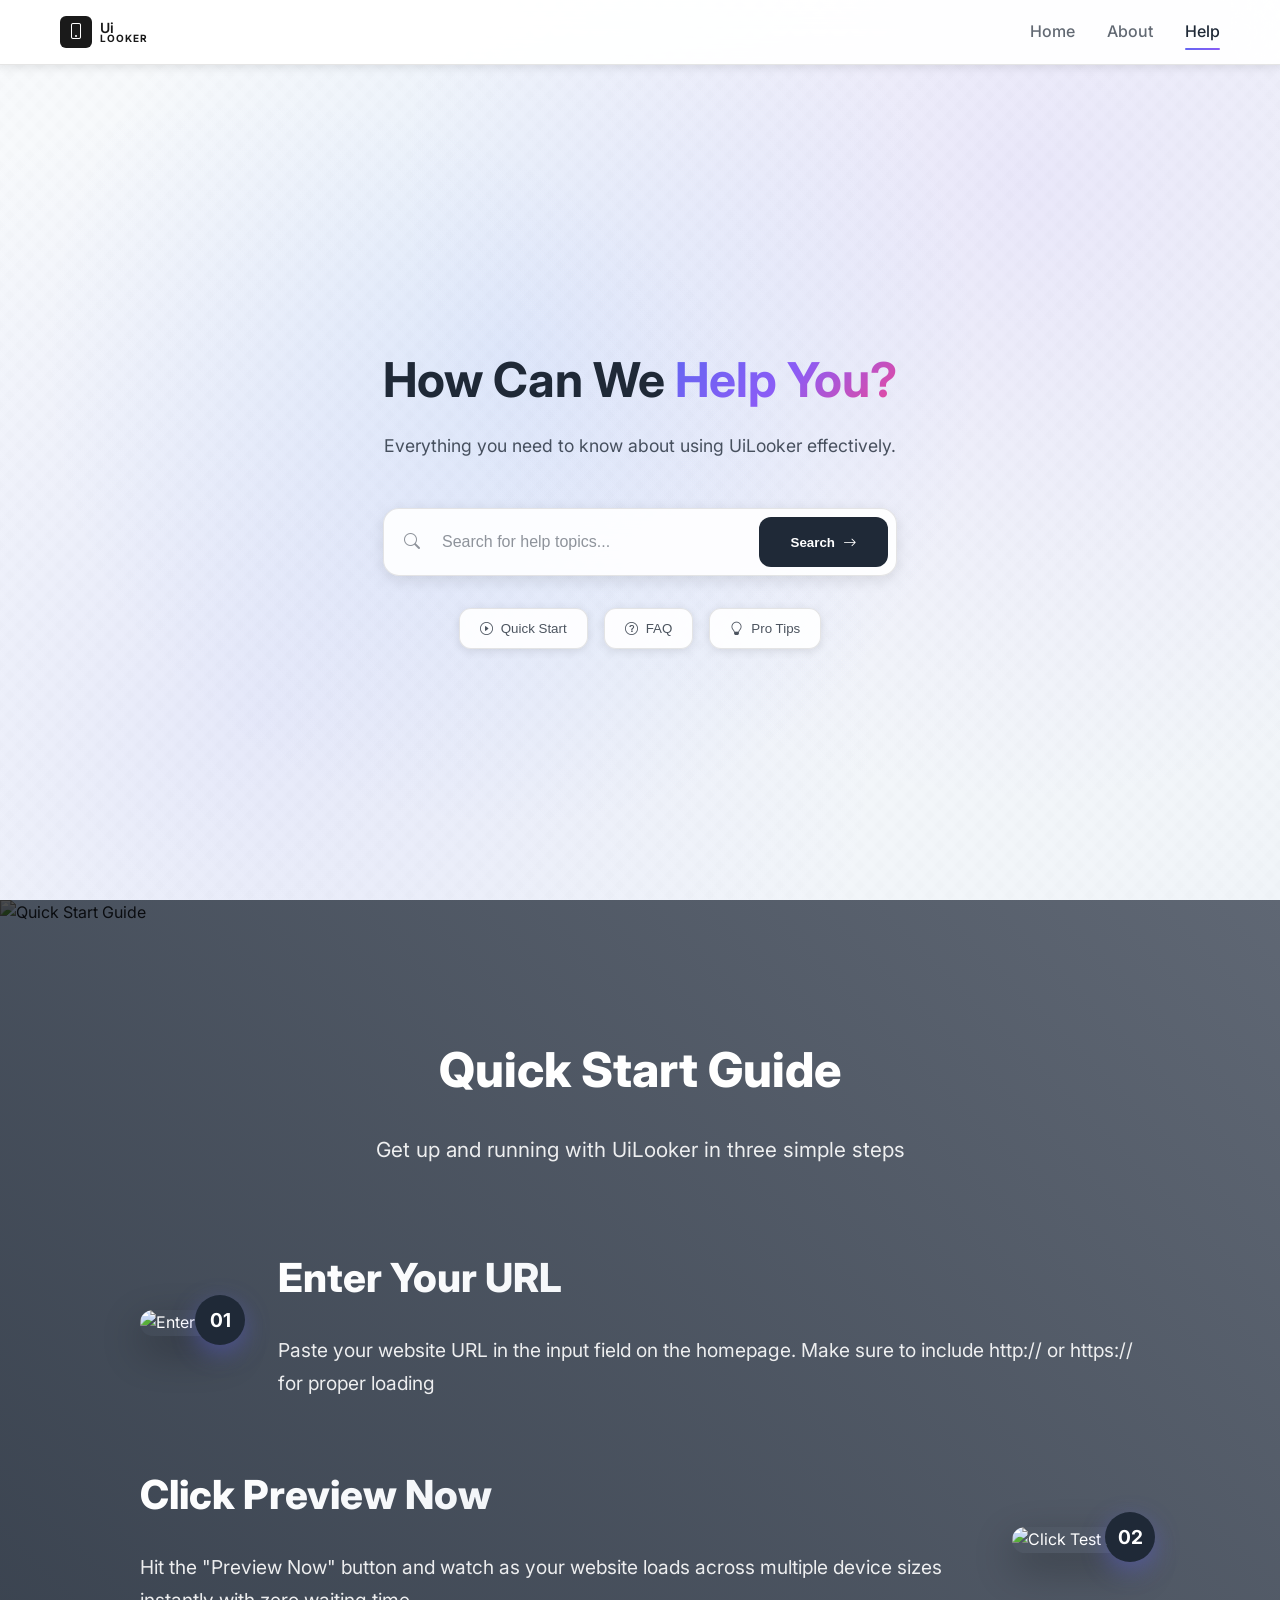
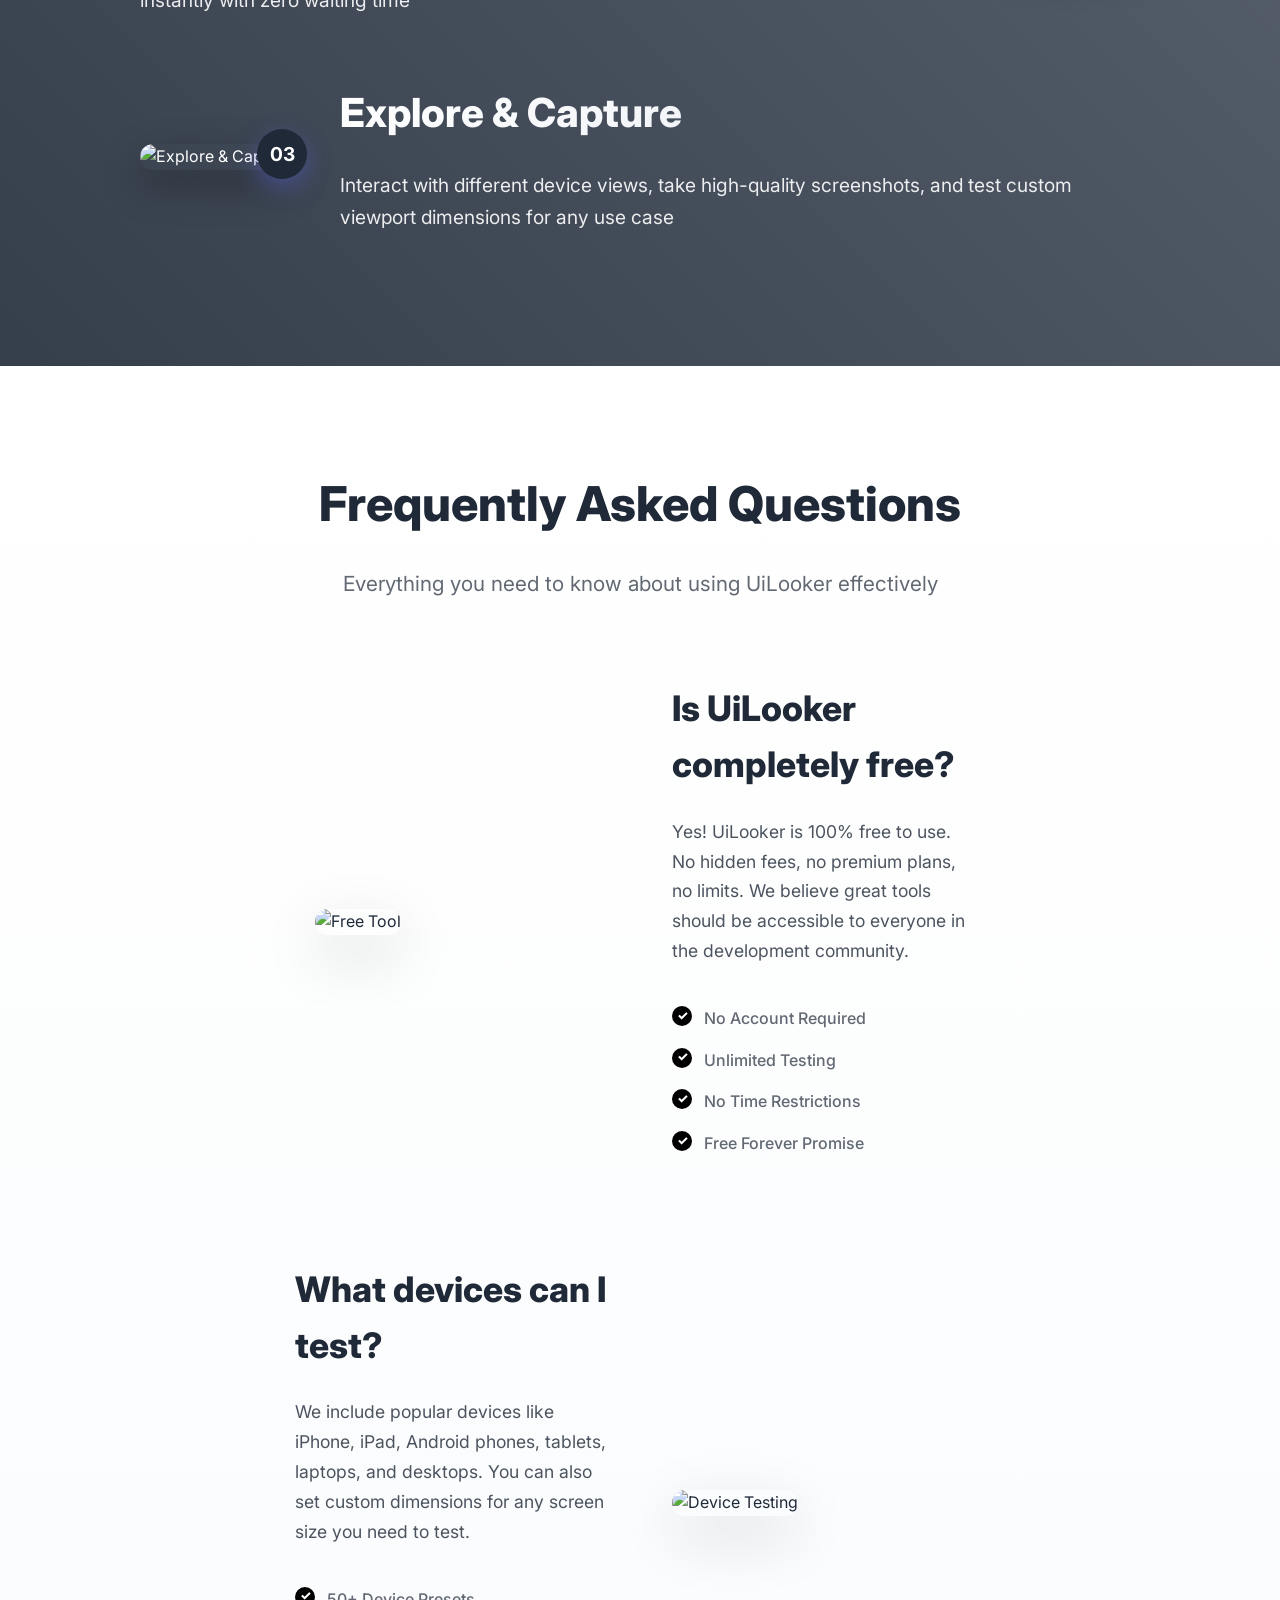
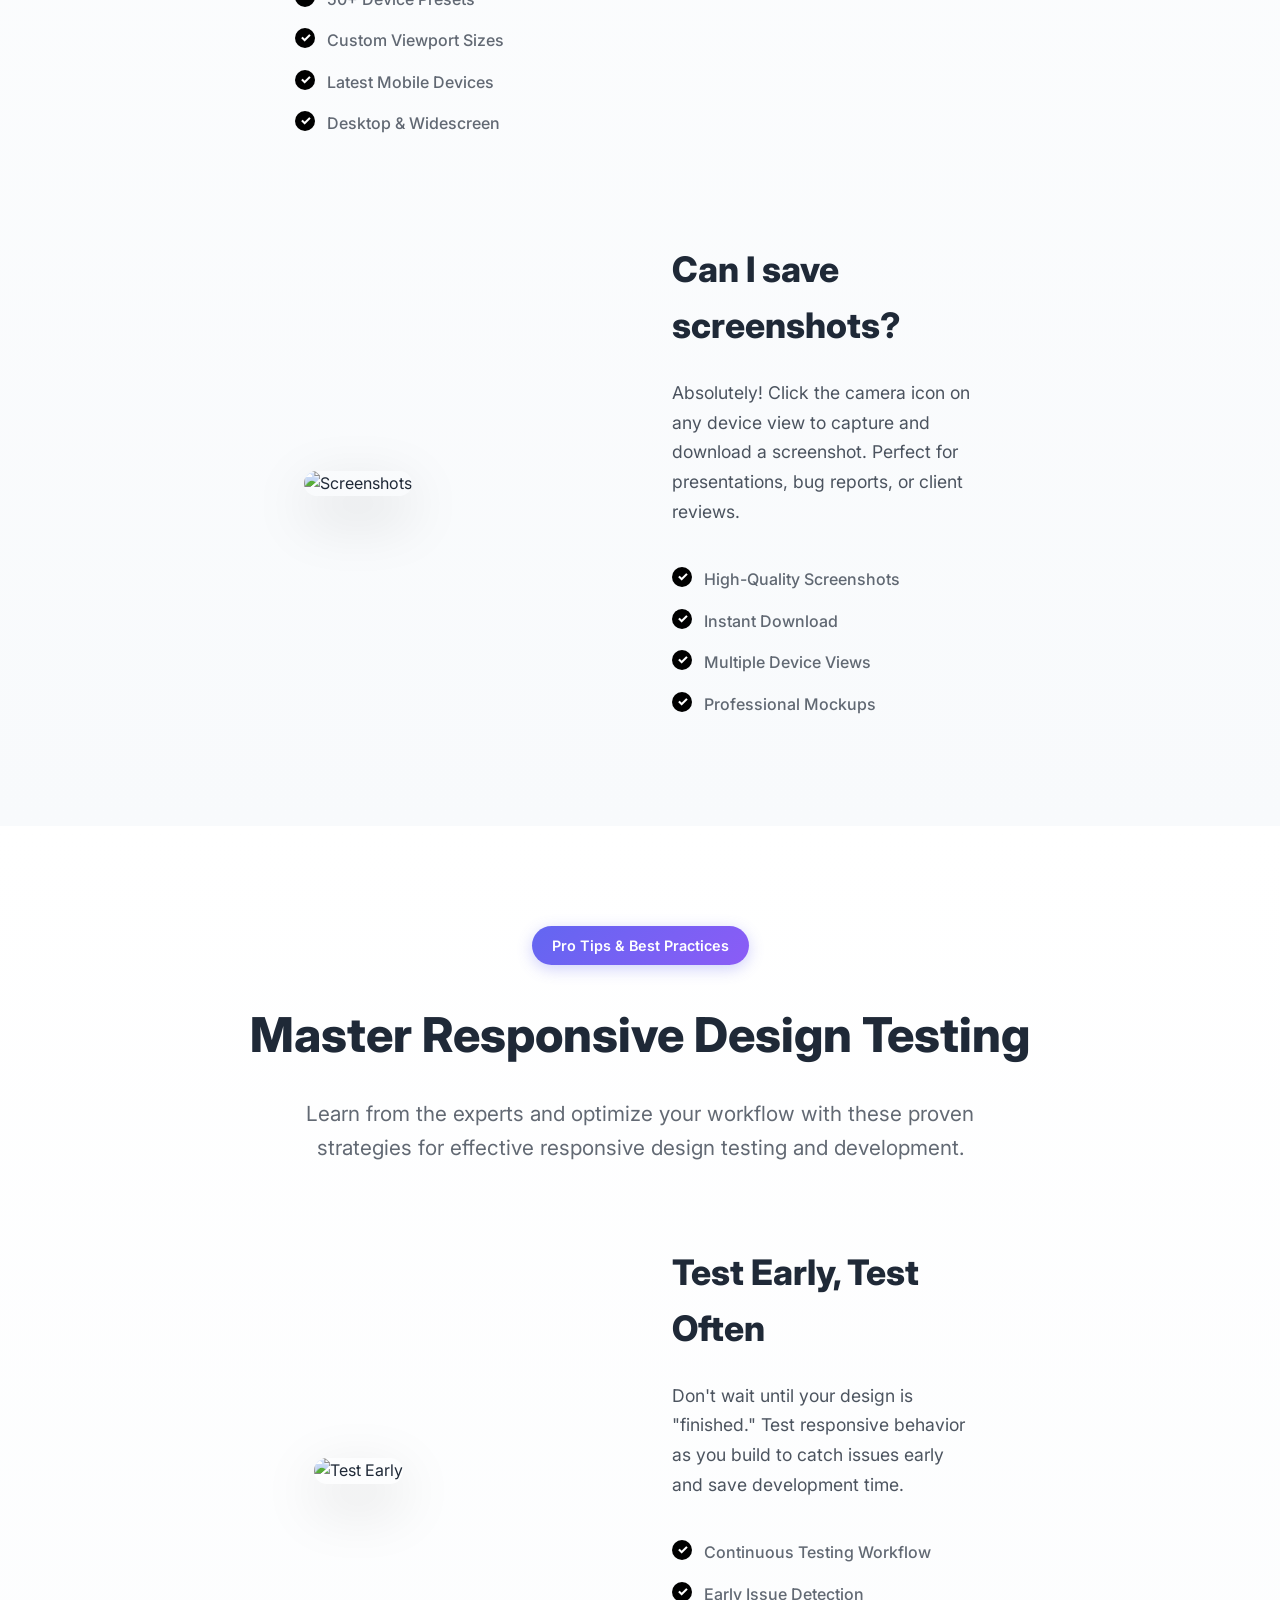
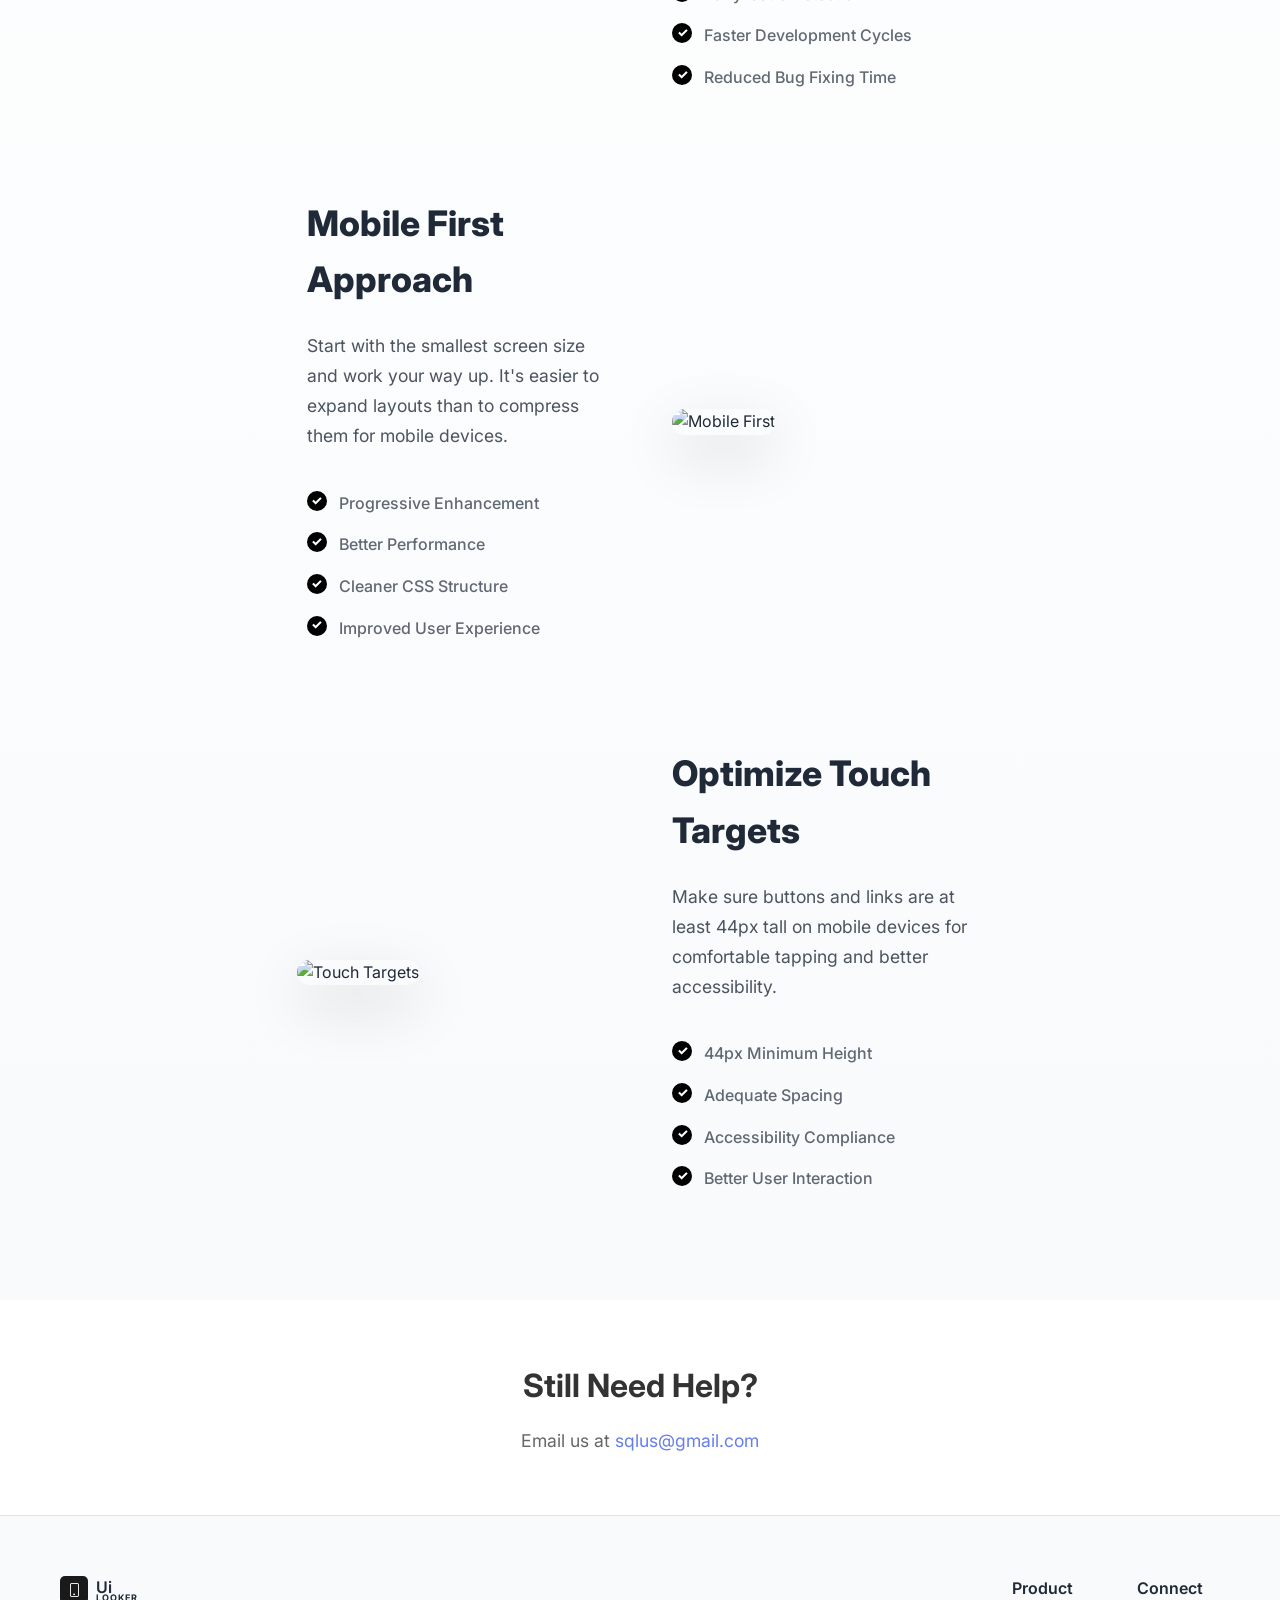
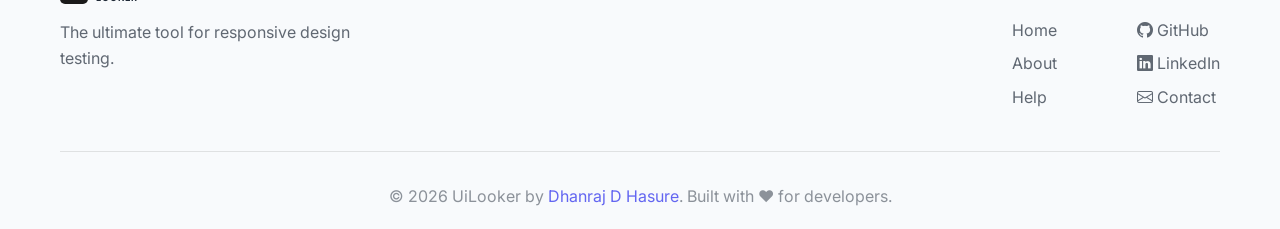
==== help.html @ a858ffc0 "Add files via upload" ====
<!DOCTYPE html>
<html lang="en">
<head>
    <meta charset="UTF-8">
    <meta name="viewport" content="width=device-width, initial-scale=1.0">
    <title>Help & Support - UiLooker | Quick Start Guide & FAQ</title>
    <meta name="description" content="Get help with UiLooker responsive design testing tool. Complete quick start guide, FAQ, and pro tips for testing websites across all devices. Free support available.">
    <meta name="keywords" content="UiLooker help, responsive design testing guide, website testing FAQ, mobile testing help, device testing support, web development tools help">
    <meta name="author" content="Dhanraj D Hasure">
    <meta name="robots" content="index, follow">
    <link rel="canonical" href="https://uilooker.github.io/help.html">
    
    <!-- Favicon -->
    <link rel="icon" type="image/svg+xml" href="favicon.svg">
    <link rel="icon" type="image/png" href="favicon.png">
    <link rel="apple-touch-icon" href="favicon.png">
    
    <!-- Open Graph / Social Media -->
    <meta property="og:type" content="website">
    <meta property="og:site_name" content="UiLooker">
    <meta property="og:title" content="Help & Support - UiLooker">
    <meta property="og:description" content="Complete guide to using UiLooker responsive design testing tool. Quick start guide, FAQ, and pro tips for testing websites across all devices.">
    <meta property="og:image" content="https://uilooker.github.io/logo-social.png">
    <meta property="og:image:alt" content="UiLooker Help & Support">
    <meta property="og:image:width" content="1200">
    <meta property="og:image:height" content="630">
    <meta property="og:url" content="https://uilooker.github.io/help.html">
    <meta property="og:locale" content="en_US">

    <!-- Twitter Card -->
    <meta name="twitter:card" content="summary_large_image">
    <meta name="twitter:site" content="@uilooker">
    <meta name="twitter:creator" content="@dhanrajhasure">
    <meta name="twitter:title" content="Help & Support - UiLooker">
    <meta name="twitter:description" content="Complete guide to using UiLooker responsive design testing tool with FAQ and pro tips.">
    <meta name="twitter:image" content="https://uilooker.github.io/logo-social.png">

    <!-- Additional SEO -->
    <meta name="theme-color" content="#6366f1">
    
    <!-- Schema.org structured data -->
    <script type="application/ld+json">
    {
      "@context": "https://schema.org",
      "@type": "HelpPage",
      "name": "UiLooker Help & Support",
      "description": "Complete guide and FAQ for UiLooker responsive design testing tool",
      "url": "https://uilooker.github.io/help.html"
    }
    </script>
    
    <link rel="stylesheet" href="styles/main.css">
    <link href="https://fonts.googleapis.com/css2?family=Inter:wght@300;400;500;600;700&display=swap" rel="stylesheet">
    <link rel="stylesheet" href="https://cdn.jsdelivr.net/npm/bootstrap-icons@1.11.0/font/bootstrap-icons.css">
</head>
<body>
    <!-- Navigation -->
    <nav class="navbar">
        <div class="nav-container">
            <div class="logo">
                <a href="index.html">
                    <div class="logo-icon">
                        <i class="bi bi-phone"></i>
                    </div>
                    <span class="logo-text">
                        <span class="logo-main">Ui</span>
                        <span class="logo-sub">LOOKER</span>
                    </span>
                </a>
            </div>
            <div class="nav-menu">
                <a href="index.html" class="nav-link">Home</a>
                <a href="about.html" class="nav-link">About</a>
                <a href="help.html" class="nav-link active">Help</a>
            </div>
        </div>
    </nav>

    <!-- Hero Section -->
    <section class="hero">
        <div class="hero-background"></div>
        <div class="container">
            <div class="hero-content">
                <div class="hero-text">
                    <h1 class="hero-title">
                        How Can We <span class="gradient-text">Help You?</span>
                    </h1>
                    <p class="hero-subtitle">
                        Everything you need to know about using UiLooker effectively.
                    </p>

                    <div class="url-input-container">
                        <div class="input-wrapper">
                            <i class="bi bi-search input-icon"></i>
                            <input type="text" id="helpSearch" placeholder="Search for help topics..." class="url-input">
                            <button class="test-btn">
                                <span>Search</span>
                                <i class="bi bi-arrow-right"></i>
                            </button>
                        </div>
                    </div>

                    <div class="quick-actions">
                        <button class="quick-btn" onclick="document.getElementById('quick-start').scrollIntoView()">
                            <i class="bi bi-play-circle"></i>
                            Quick Start
                        </button>
                        <button class="quick-btn" onclick="document.getElementById('faq').scrollIntoView()">
                            <i class="bi bi-question-circle"></i>
                            FAQ
                        </button>
                        <button class="quick-btn" onclick="document.getElementById('tips').scrollIntoView()">
                            <i class="bi bi-lightbulb"></i>
                            Pro Tips
                        </button>
                    </div>
                </div>
            </div>
        </div>
    </section>

    <!-- Developer Workflow Integration -->
    <section class="workflow-section" id="quick-start">
        <div class="workflow-background">
            <img src="https://images.unsplash.com/photo-1555066931-4365d14bab8c?w=1920&h=1080&fit=crop&crop=center"
                alt="Quick Start Guide" class="bg-image" />
            <div class="overlay"></div>
        </div>
        <div class="container">
            <div class="workflow-content">
                <div class="workflow-header">
                    <h2>Quick Start Guide</h2>
                    <p>Get up and running with UiLooker in three simple steps</p>
                </div>
                <div class="workflow-steps">
                    <div class="step-flow">
                        <div class="step-visual">
                            <img src="https://images.unsplash.com/photo-1587620962725-abab7fe55159?w=400&h=300&fit=crop&crop=center"
                                alt="Enter URL" />
                            <div class="step-number">01</div>
                        </div>
                        <div class="step-details">
                            <h3>Enter Your URL</h3>
                            <p>Paste your website URL in the input field on the homepage. Make sure to include http:// or https:// for proper loading</p>
                        </div>
                    </div>
                    <div class="step-flow">
                        <div class="step-visual">
                            <img src="https://images.unsplash.com/photo-1551650975-87deedd944c3?w=400&h=300&fit=crop&crop=center"
                                alt="Click Test Now" />
                            <div class="step-number">02</div>
                        </div>
                        <div class="step-details">
                            <h3>Click Preview Now</h3>
                            <p>Hit the "Preview Now" button and watch as your website loads across multiple device sizes instantly with zero waiting time</p>
                        </div>
                    </div>
                    <div class="step-flow">
                        <div class="step-visual">
                            <img src="https://images.unsplash.com/photo-1516321318423-f06f85e504b3?w=400&h=300&fit=crop&crop=center"
                                alt="Explore & Capture" />
                            <div class="step-number">03</div>
                        </div>
                        <div class="step-details">
                            <h3>Explore & Capture</h3>
                            <p>Interact with different device views, take high-quality screenshots, and test custom viewport dimensions for any use case</p>
                        </div>
                    </div>
                </div>
            </div>
        </div>
    </section>

    <!-- Professional Use Cases -->
    <section class="use-cases" id="faq">
        <div class="container">
            <div class="use-cases-header">
                <h2>Frequently Asked Questions</h2>
                <p>Everything you need to know about using UiLooker effectively</p>
            </div>
            <div class="use-cases-grid">
                <div class="use-case frontend">
                    <div class="use-case-image">
                        <img src="https://images.unsplash.com/photo-1571171637578-41bc2dd41cd2?w=600&h=400&fit=crop&crop=center"
                            alt="Free Tool" />
                    </div>
                    <div class="use-case-content">
                        <h3>Is UiLooker completely free?</h3>
                        <p>Yes! UiLooker is 100% free to use. No hidden fees, no premium plans, no limits. We believe great tools should be accessible to everyone in the development community.</p>
                        <ul class="feature-list">
                            <li>No Account Required</li>
                            <li>Unlimited Testing</li>
                            <li>No Time Restrictions</li>
                            <li>Free Forever Promise</li>
                        </ul>
                    </div>
                </div>
                <div class="use-case design">
                    <div class="use-case-image">
                        <img src="https://images.unsplash.com/photo-1561070791-2526d30994b5?w=600&h=400&fit=crop&crop=center"
                            alt="Device Testing" />
                    </div>
                    <div class="use-case-content">
                        <h3>What devices can I test?</h3>
                        <p>We include popular devices like iPhone, iPad, Android phones, tablets, laptops, and desktops. You can also set custom dimensions for any screen size you need to test.</p>
                        <ul class="feature-list">
                            <li>50+ Device Presets</li>
                            <li>Custom Viewport Sizes</li>
                            <li>Latest Mobile Devices</li>
                            <li>Desktop & Widescreen</li>
                        </ul>
                    </div>
                </div>
                <div class="use-case agency">
                    <div class="use-case-image">
                        <img src="https://images.unsplash.com/photo-1552664730-d307ca884978?w=600&h=400&fit=crop&crop=center"
                            alt="Screenshots" />
                    </div>
                    <div class="use-case-content">
                        <h3>Can I save screenshots?</h3>
                        <p>Absolutely! Click the camera icon on any device view to capture and download a screenshot. Perfect for presentations, bug reports, or client reviews.</p>
                        <ul class="feature-list">
                            <li>High-Quality Screenshots</li>
                            <li>Instant Download</li>
                            <li>Multiple Device Views</li>
                            <li>Professional Mockups</li>
                        </ul>
                    </div>
                </div>
            </div>
        </div>
    </section>

    <!-- Revolutionary Features Showcase -->
    <section class="features-showcase" id="tips">
        <div class="container">
            <div class="showcase-header">
                <span class="feature-badge">Pro Tips & Best Practices</span>
                <h2>Master Responsive Design Testing</h2>
                <p>Learn from the experts and optimize your workflow with these proven strategies for effective responsive design testing and development.</p>
            </div>
            <div class="showcase-grid">
                <div class="showcase-item">
                    <div class="showcase-image">
                        <img src="https://images.unsplash.com/photo-1551650975-87deedd944c3?w=600&h=400&fit=crop&crop=center"
                            alt="Test Early" />
                    </div>
                    <div class="showcase-content">
                        <h3>Test Early, Test Often</h3>
                        <p>Don't wait until your design is "finished." Test responsive behavior as you build to catch issues early and save development time.</p>
                        <ul class="feature-list">
                            <li>Continuous Testing Workflow</li>
                            <li>Early Issue Detection</li>
                            <li>Faster Development Cycles</li>
                            <li>Reduced Bug Fixing Time</li>
                        </ul>
                    </div>
                </div>
                <div class="showcase-item reverse">
                    <div class="showcase-image">
                        <img src="https://images.unsplash.com/photo-1460925895917-afdab827c52f?w=600&h=400&fit=crop&crop=center"
                            alt="Mobile First" />
                    </div>
                    <div class="showcase-content">
                        <h3>Mobile First Approach</h3>
                        <p>Start with the smallest screen size and work your way up. It's easier to expand layouts than to compress them for mobile devices.</p>
                        <ul class="feature-list">
                            <li>Progressive Enhancement</li>
                            <li>Better Performance</li>
                            <li>Cleaner CSS Structure</li>
                            <li>Improved User Experience</li>
                        </ul>
                    </div>
                </div>
                <div class="showcase-item">
                    <div class="showcase-image">
                        <img src="https://images.unsplash.com/photo-1516321318423-f06f85e504b3?w=600&h=400&fit=crop&crop=center"
                            alt="Touch Targets" />
                    </div>
                    <div class="showcase-content">
                        <h3>Optimize Touch Targets</h3>
                        <p>Make sure buttons and links are at least 44px tall on mobile devices for comfortable tapping and better accessibility.</p>
                        <ul class="feature-list">
                            <li>44px Minimum Height</li>
                            <li>Adequate Spacing</li>
                            <li>Accessibility Compliance</li>
                            <li>Better User Interaction</li>
                        </ul>
                    </div>
                </div>
            </div>
        </div>
    </section>

    <!-- Contact Section -->
    <section class="contact" style="padding: 60px 0; text-align: center; background: white;">
        <div class="container">
            <h2 style="color: #333; font-size: 2rem; margin-bottom: 1rem;">Still Need Help?</h2>
            <p style="color: #666; font-size: 1.1rem;">Email us at <a href="mailto:sqlus@gmail.com" style="color: #667eea; text-decoration: none;">sqlus@gmail.com</a></p>
        </div>
    </section>

    <!-- Footer -->
    <footer class="footer">
        <div class="container">
            <div class="footer-content">
                <div class="footer-brand">
                    <div class="footer-logo">
                        <div class="logo-icon">
                            <i class="bi bi-phone"></i>
                        </div>
                        <span class="logo-text">
                            <span class="logo-main">Ui</span>
                            <span class="logo-sub">LOOKER</span>
                        </span>
                    </div>
                    <p>The ultimate tool for responsive design testing.</p>
                </div>
                <div class="footer-links">
                    <div class="footer-column">
                        <h4>Product</h4>
                        <a href="index.html">Home</a>
                        <a href="about.html">About</a>
                        <a href="help.html">Help</a>
                    </div>
                    <div class="footer-column">
                        <h4>Connect</h4>
                        <a href="https://github.com/dhanrajdhasure7143" target="_blank" rel="noopener noreferrer"><i class="bi bi-github"></i> GitHub</a>
                        <a href="https://linkedin.com/in/dhanraj-d-hasure" target="_blank" rel="noopener noreferrer"><i class="bi bi-linkedin"></i> LinkedIn</a>
                        <a href="mailto:sqlus@gmail.com"><i class="bi bi-envelope"></i> Contact</a>
                    </div>
                </div>
            </div>
            <div class="footer-bottom">
                <p>&copy; 2026 UiLooker by <a href="https://resumeofddh.netlify.app/" target="_blank" rel="noopener noreferrer" style="color: #6366f1; text-decoration: none;">Dhanraj D Hasure</a>. Built with ❤️ for developers.</p>
            </div>
        </div>
    </footer>

    <script src="js/main.js"></script>
    <script src="js/help.js"></script>
</body>
</html>
---- styles/main.css ----
/* Reset and Base Styles */
* {
    margin: 0;
    padding: 0;
    box-sizing: border-box;
}

body {
    font-family: 'Inter', -apple-system, BlinkMacSystemFont, 'Segoe UI', Roboto, sans-serif;
    line-height: 1.6;
    color: #1f2937;
    background: #ffffff;
    overflow-x: hidden;
}

.container {
    max-width: 1200px;
    margin: 0 auto;
    padding: 0 20px;
}

/* Standard Section Spacing */
section {
    position: relative;
}

section .container {
    position: relative;
    z-index: 2;
}

/* Navigation */
.navbar {
    position: fixed;
    top: 0;
    width: 100%;
    background: rgba(255, 255, 255, 0.95);
    backdrop-filter: blur(20px);
    border-bottom: 1px solid rgba(0, 0, 0, 0.1);
    z-index: 1000;
    padding: 1rem 0;
    box-shadow: 0 2px 10px rgba(0, 0, 0, 0.1);
}

.nav-container {
    max-width: 1200px;
    margin: 0 auto;
    padding: 0 20px;
    display: flex;
    justify-content: space-between;
    align-items: center;
}

/* Logo Styles */
.logo {
    display: flex;
    align-items: center;
}

.logo a {
    display: flex;
    align-items: center;
    gap: 8px;
    text-decoration: none;
    color: inherit;
}

.logo-icon {
    width: 32px;
    height: 32px;
    background: #1a1a1a;
    border-radius: 6px;
    display: flex;
    align-items: center;
    justify-content: center;
    color: #ffffff;
    font-size: 16px;
}

.logo-text {
    display: flex;
    flex-direction: column;
    line-height: 1;
}

.logo-main {
    font-size: 14px;
    font-weight: 600;
    color: #1a1a1a;
    letter-spacing: -0.02em;
}

.logo-sub {
    font-size: 10px;
    font-weight: 700;
    color: #1a1a1a;
    letter-spacing: 0.1em;
    margin-top: -2px;
}

.nav-menu {
    display: flex;
    gap: 2rem;
}

.nav-link {
    color: rgba(31, 41, 55, 0.7);
    text-decoration: none;
    font-weight: 500;
    transition: all 0.3s ease;
    position: relative;
}

.nav-link:hover,
.nav-link.active {
    color: #1f2937;
}

.nav-link.active::after {
    content: '';
    position: absolute;
    bottom: -5px;
    left: 0;
    width: 100%;
    height: 2px;
    background: linear-gradient(135deg, #6366f1, #8b5cf6);
    border-radius: 1px;
}

/* Hero Section */
.hero {
    min-height: 100vh;
    display: flex;
    align-items: center;
    position: relative;
    overflow: hidden;
}

.hero-background {
    position: absolute;
    top: 0;
    left: 0;
    width: 100%;
    height: 100%;
    background: 
        radial-gradient(circle at 20% 80%, rgba(99, 102, 241, 0.1) 0%, transparent 50%),
        radial-gradient(circle at 80% 20%, rgba(139, 92, 246, 0.1) 0%, transparent 50%),
        radial-gradient(circle at 40% 40%, rgba(59, 130, 246, 0.1) 0%, transparent 50%),
        linear-gradient(135deg, #f8fafc 0%, #f1f5f9 100%);
    z-index: -1;
}

.hero-background::before {
    content: '';
    position: absolute;
    top: 0;
    left: 0;
    width: 100%;
    height: 100%;
    background-image: 
        linear-gradient(45deg, transparent 25%, rgba(0,0,0,0.02) 25%, rgba(0,0,0,0.02) 50%, transparent 50%, transparent 75%, rgba(0,0,0,0.02) 75%),
        linear-gradient(-45deg, transparent 25%, rgba(0,0,0,0.02) 25%, rgba(0,0,0,0.02) 50%, transparent 50%, transparent 75%, rgba(0,0,0,0.02) 75%);
    background-size: 20px 20px;
    opacity: 0.3;
}

.hero-content {
    width: 100%;
    text-align: center;
    padding-top: 100px;
}

.hero-title {
    font-size: clamp(2.2rem, 5vw, 3rem);
    font-weight: 700;
    margin-bottom: 1.5rem;
    line-height: 1.2;
}

.gradient-text {
    background: linear-gradient(135deg, #6366f1, #8b5cf6, #ec4899);
    -webkit-background-clip: text;
    -webkit-text-fill-color: transparent;
    background-clip: text;
}

.hero-subtitle {
    font-size: 1.10rem;
    color: rgba(31, 41, 55, 0.8);
    margin-bottom: 3rem;
    max-width: 600px;
    margin-left: auto;
    margin-right: auto;
}

/* URL Input */
.url-input-container {
    max-width: 700px;
    margin: 0 auto 2rem;
}

.input-wrapper {
    position: relative;
    display: flex;
    background: rgba(255, 255, 255, 0.9);
    border: 1px solid rgba(0, 0, 0, 0.1);
    border-radius: 16px;
    padding: 8px;
    backdrop-filter: blur(20px);
    transition: all 0.3s ease;
    box-shadow: 0 4px 15px rgba(0, 0, 0, 0.1);
}

.input-wrapper:focus-within {
    border-color: #6366f1;
    box-shadow: 0 0 0 4px rgba(99, 102, 241, 0.1);
}

.input-icon {
    position: absolute;
    left: 20px;
    top: 50%;
    transform: translateY(-50%);
    color: rgba(31, 41, 55, 0.5);
    z-index: 2;
}

.url-input {
    flex: 1;
    background: transparent;
    border: none;
    padding: 16px 20px 16px 50px;
    color: #1f2937;
    font-size: 1rem;
    border-radius: 12px;
    outline: none;
}

.url-input::placeholder {
    color: rgba(31, 41, 55, 0.5);
}

.test-btn {
    background: #1f2937;
    border: none;
    padding: 16px 32px;
    border-radius: 12px;
    color: #ffffff;
    font-weight: 600;
    cursor: pointer;
    display: flex;
    align-items: center;
    gap: 8px;
    transition: all 0.3s ease;
    white-space: nowrap;
}

.test-btn:hover {
    transform: translateY(-2px);
    box-shadow: 0 10px 25px rgba(31, 41, 55, 0.3);
    background: #374151;
}

/* Quick Actions */
.quick-actions {
    display: flex;
    justify-content: center;
    gap: 1rem;
    flex-wrap: wrap;
}

.quick-btn {
    background: rgba(255, 255, 255, 0.9);
    border: 1px solid rgba(0, 0, 0, 0.1);
    padding: 12px 20px;
    border-radius: 12px;
    color: rgba(31, 41, 55, 0.8);
    cursor: pointer;
    display: flex;
    align-items: center;
    gap: 8px;
    transition: all 0.3s ease;
    backdrop-filter: blur(20px);
    box-shadow: 0 2px 10px rgba(0, 0, 0, 0.1);
}

.quick-btn:hover {
    background: rgba(255, 255, 255, 1);
    color: #1f2937;
    transform: translateY(-2px);
    box-shadow: 0 4px 15px rgba(0, 0, 0, 0.15);
}

/* Revolutionary Features Showcase */
.features-showcase {
    padding: 100px 0;
    background: linear-gradient(180deg, #ffffff 0%, #f8fafc 100%);
}

.showcase-header {
    text-align: center;
    margin-bottom: 5rem;
}

.feature-badge {
    display: inline-block;
    background: linear-gradient(135deg, #6366f1, #8b5cf6);
    color: #ffffff;
    padding: 8px 20px;
    border-radius: 50px;
    font-size: 0.9rem;
    font-weight: 600;
    margin-bottom: 2rem;
    box-shadow: 0 4px 15px rgba(99, 102, 241, 0.3);
}

.showcase-header h2 {
    font-size: 3rem;
    font-weight: 800;
    margin-bottom: 1.5rem;
    color: #1f2937;
}

.showcase-header p {
    font-size: 1.3rem;
    color: rgba(31, 41, 55, 0.7);
    max-width: 700px;
    margin: 0 auto;
}

.showcase-grid {
    display: flex;
    flex-direction: column;
    gap: 6rem;
}

.showcase-item {
    display: flex;
    align-items: center;
    gap: 4rem;
    max-width: 1200px;
    margin: 0 auto;
}

.showcase-item.reverse {
    flex-direction: row-reverse;
}

.showcase-image {
    flex: 1;
    max-width: 500px;
}

.showcase-image img {
    width: 100%;
    height: 350px;
    object-fit: cover;
    border-radius: 24px;
    box-shadow: 0 20px 60px rgba(0, 0, 0, 0.15);
    transition: all 0.5s ease;
}

.showcase-image img:hover {
    transform: translateY(-10px) scale(1.05);
    box-shadow: 0 30px 80px rgba(0, 0, 0, 0.25);
}

.showcase-content {
    flex: 1;
    max-width: 500px;
}

.showcase-content h3 {
    font-size: 2.2rem;
    font-weight: 800;
    margin-bottom: 1.5rem;
    color: #1f2937;
}

.showcase-content p {
    font-size: 1.1rem;
    line-height: 1.7;
    color: rgba(31, 41, 55, 0.8);
    margin-bottom: 2rem;
}

/* Immersive Device Gallery */
.device-gallery {
    padding: 100px 0;
    background: linear-gradient(180deg, #f8fafc 0%, #ffffff 50%, #f1f5f9 100%);
}

.gallery-header {
    text-align: center;
    margin-bottom: 5rem;
}

.gallery-header h2 {
    font-size: 3rem;
    font-weight: 800;
    margin-bottom: 1.5rem;
    color: #1f2937;
}

.gallery-header p {
    font-size: 1.3rem;
    color: rgba(31, 41, 55, 0.7);
    max-width: 600px;
    margin: 0 auto;
}

.device-grid {
    display: grid;
    grid-template-columns: 1fr 1fr;
    grid-template-rows: 1fr 1fr;
    gap: 2rem;
    height: 80vh;
    max-height: 800px;
}

.device-showcase {
    position: relative;
    border-radius: 24px;
    overflow: hidden;
    box-shadow: 0 20px 60px rgba(0, 0, 0, 0.15);
    transition: all 0.5s ease;
}

.device-showcase:hover {
    transform: translateY(-10px) scale(1.02);
    box-shadow: 0 30px 80px rgba(0, 0, 0, 0.25);
}

.device-showcase.mobile {
    grid-row: span 1;
}

.device-showcase.desktop {
    grid-row: span 2;
}

.device-showcase.tablet {
    grid-row: span 1;
}

.device-showcase img {
    width: 100%;
    height: 100%;
    object-fit: cover;
    transition: all 0.5s ease;
}

.device-showcase:hover img {
    transform: scale(1.1);
}

.device-info {
    position: absolute;
    bottom: 0;
    left: 0;
    right: 0;
    background: linear-gradient(transparent, rgba(0, 0, 0, 0.8));
    color: white;
    padding: 3rem 2rem 2rem;
    transform: translateY(0);
    opacity: 1;
    transition: all 0.5s ease;
}

.device-showcase:hover .device-info {
    background: linear-gradient(transparent, rgba(0, 0, 0, 0.9));
}

.device-info h3 {
    font-size: 1.5rem;
    font-weight: 700;
    margin-bottom: 0.5rem;
}

.device-info p {
    font-size: 1rem;
    opacity: 0.9;
    line-height: 1.6;
}

/* Developer Workflow Integration */
.workflow-section {
    min-height: 100vh;
    position: relative;
    display: flex;
    align-items: center;
    overflow: hidden;
    padding: 100px 0;
}

.workflow-background {
    position: absolute;
    top: 0;
    left: 0;
    width: 100%;
    height: 100%;
    z-index: -2;
}

.workflow-background .bg-image {
    width: 100%;
    height: 100%;
    object-fit: cover;
    filter: brightness(0.3) saturate(0.8);
}

.workflow-background .overlay {
    position: absolute;
    top: 0;
    left: 0;
    width: 100%;
    height: 100%;
    background: linear-gradient(45deg, rgba(31, 41, 55, 0.9), rgba(55, 65, 81, 0.8));
    z-index: -1;
}

.workflow-content {
    position: relative;
    z-index: 2;
    width: 100%;
    padding: 2rem;
}

.workflow-header {
    text-align: center;
    margin-bottom: 5rem;
}

.workflow-header h2 {
    font-size: 3rem;
    font-weight: 800;
    margin-bottom: 1.5rem;
    color: #ffffff;
}

.workflow-header p {
    font-size: 1.3rem;
    color: rgba(255, 255, 255, 0.9);
    max-width: 600px;
    margin: 0 auto;
}

.workflow-steps {
    display: flex;
    flex-direction: column;
    gap: 4rem;
    max-width: 1000px;
    margin: 0 auto;
}

.step-flow {
    display: flex;
    align-items: center;
    gap: 3rem;
    color: white;
}

.step-flow:nth-child(even) {
    flex-direction: row-reverse;
}

.step-visual {
    position: relative;
    flex-shrink: 0;
}

.step-visual img {
    width: 300px;
    height: 200px;
    object-fit: cover;
    border-radius: 16px;
    box-shadow: 0 15px 40px rgba(0, 0, 0, 0.3);
}

.step-number {
    position: absolute;
    top: -15px;
    right: -15px;
    width: 60px;
    height: 60px;
    background: linear-gradient(135deg, #6366f1, #8b5cf6);
    border-radius: 50%;
    display: flex;
    align-items: center;
    justify-content: center;
    font-size: 1.5rem;
    font-weight: 800;
    color: white;
    box-shadow: 0 8px 25px rgba(99, 102, 241, 0.4);
}

.step-details {
    flex: 1;
}

.step-details h3 {
    font-size: 2.5rem;
    font-weight: 800;
    margin-bottom: 1.5rem;
    background: linear-gradient(135deg, #ffffff, #e2e8f0);
    -webkit-background-clip: text;
    -webkit-text-fill-color: transparent;
    background-clip: text;
}

.step-details p {
    font-size: 1.2rem;
    line-height: 1.7;
    opacity: 0.9;
    color: #ffffff;
}

/* Professional Use Cases */
.use-cases {
    padding: 100px 0;
    background: linear-gradient(180deg, #ffffff 0%, #f8fafc 100%);
}

.use-cases-header {
    text-align: center;
    margin-bottom: 5rem;
}

.use-cases-header h2 {
    font-size: 3rem;
    font-weight: 800;
    margin-bottom: 1.5rem;
    color: #1f2937;
}

.use-cases-header p {
    font-size: 1.3rem;
    color: rgba(31, 41, 55, 0.7);
    max-width: 700px;
    margin: 0 auto;
}

.use-cases-grid {
    display: flex;
    flex-direction: column;
    gap: 6rem;
}

.use-case {
    display: flex;
    align-items: center;
    gap: 4rem;
    max-width: 1200px;
    margin: 0 auto;
}

.use-case:nth-child(even) {
    flex-direction: row-reverse;
}

.use-case-image {
    flex: 1;
    max-width: 500px;
}

.use-case-image img {
    width: 100%;
    height: 350px;
    object-fit: cover;
    border-radius: 24px;
    box-shadow: 0 20px 60px rgba(0, 0, 0, 0.15);
    transition: all 0.5s ease;
}

.use-case-image img:hover {
    transform: translateY(-10px) scale(1.05);
    box-shadow: 0 30px 80px rgba(0, 0, 0, 0.25);
}

.use-case-content {
    flex: 1;
    max-width: 500px;
}

.use-case-content h3 {
    font-size: 2.2rem;
    font-weight: 800;
    margin-bottom: 1.5rem;
    color: #1f2937;
}

.use-case-content p {
    font-size: 1.1rem;
    line-height: 1.7;
    color: rgba(31, 41, 55, 0.8);
    margin-bottom: 2rem;
}

.feature-list {
    list-style: none;
    padding: 0;
}

.feature-list li {
    position: relative;
    padding: 0.5rem 0 0.5rem 2rem;
    font-size: 1rem;
    color: rgba(31, 41, 55, 0.7);
    font-weight: 500;
}

.feature-list li::before {
    content: '✓';
    position: absolute;
    left: 0;
    top: 0.5rem;
    width: 20px;
    height: 20px;
    background: linear-gradient(135deg, #000000, #000000);
    border-radius: 50%;
    display: flex;
    align-items: center;
    justify-content: center;
    font-size: 0.8rem;
    font-weight: 800;
    color: white;
}

.section-title {
    text-align: center;
    font-size: 2.5rem;
    font-weight: 700;
    margin-bottom: 4rem;
    color: #1f2937;
    position: relative;
    z-index: 2;
}

/* Footer */
.footer {
    background: #f8fafc;
    border-top: 1px solid rgba(0, 0, 0, 0.1);
    padding: 60px 0 20px;
}

.footer-content {
    display: grid;
    grid-template-columns: 1fr auto;
    gap: 4rem;
    margin-bottom: 2rem;
}

.footer-brand {
    max-width: 300px;
}

.footer-logo {
    display: flex;
    align-items: center;
    gap: 8px;
    margin-bottom: 1rem;
}

.footer-logo .logo-icon {
    width: 28px;
    height: 28px;
    background: #1a1a1a;
    border-radius: 5px;
    display: flex;
    align-items: center;
    justify-content: center;
    color: #ffffff;
    font-size: 14px;
}

.footer-logo .logo-text {
    display: flex;
    flex-direction: column;
    line-height: 1;
}

.footer-logo .logo-main {
    font-size: 16px;
    font-weight: 600;
    color: #1f2937;
    letter-spacing: -0.02em;
}

.footer-logo .logo-sub {
    font-size: 9px;
    font-weight: 700;
    color: #1f2937;
    letter-spacing: 0.1em;
    margin-top: -2px;
}

.footer-brand p {
    color: rgba(31, 41, 55, 0.7);
}

.footer-links {
    display: flex;
    gap: 4rem;
}

.footer-column h4 {
    color: #1f2937;
    font-weight: 600;
    margin-bottom: 1rem;
}

.footer-column a {
    display: block;
    color: rgba(31, 41, 55, 0.7);
    text-decoration: none;
    margin-bottom: 0.5rem;
    transition: color 0.3s ease;
}

.footer-column a:hover {
    color: #6366f1;
}

.footer-bottom {
    text-align: center;
    padding-top: 2rem;
    border-top: 1px solid rgba(0, 0, 0, 0.1);
    color: rgba(31, 41, 55, 0.5);
}

/* About Page Styles */
.about-hero {
    padding: 150px 0 100px;
    position: relative;
    overflow: hidden;
}

.about-background {
    position: absolute;
    top: 0;
    left: 0;
    width: 100%;
    height: 100%;
    background: 
        radial-gradient(circle at 80% 20%, rgba(99, 102, 241, 0.1) 0%, transparent 50%),
        radial-gradient(circle at 20% 80%, rgba(139, 92, 246, 0.1) 0%, transparent 50%),
        linear-gradient(135deg, #f8fafc 0%, #f1f5f9 100%);
    z-index: -1;
}

.about-content {
    text-align: center;
    max-width: 800px;
    margin: 0 auto;
}

.about-title {
    font-size: 3rem;
    font-weight: 700;
    margin-bottom: 1.5rem;
}

.about-subtitle {
    font-size: 1.25rem;
    color: rgba(31, 41, 55, 0.8);
    line-height: 1.6;
}

/* Story Section */
.story {
    padding: 100px 0;
    background: #ffffff;
}

.story-grid {
    display: grid;
    grid-template-columns: 1fr 1fr;
    gap: 4rem;
    align-items: center;
}

.story-text h2 {
    font-size: 2.5rem;
    font-weight: 700;
    margin-bottom: 2rem;
    color: #1f2937;
}

.story-text p {
    color: rgba(31, 41, 55, 0.8);
    margin-bottom: 1.5rem;
    line-height: 1.7;
}

.stats {
    display: flex;
    gap: 2rem;
    margin-top: 3rem;
}

.stat {
    text-align: center;
}

.stat-number {
    font-size: 2rem;
    font-weight: 700;
    color: #6366f1;
    margin-bottom: 0.5rem;
}

.stat-label {
    color: rgba(31, 41, 55, 0.7);
    font-size: 0.9rem;
}

.story-image {
    display: flex;
    justify-content: center;
}

.image-placeholder {
    width: 300px;
    height: 300px;
    background: #1f2937;
    border-radius: 20px;
    display: flex;
    align-items: center;
    justify-content: center;
    font-size: 4rem;
    color: #ffffff;
}

/* Mission Section */
.mission {
    padding: 100px 0;
    position: relative;
    overflow: hidden;
}

.mission-background {
    position: absolute;
    top: 0;
    left: 0;
    width: 100%;
    height: 100%;
    background: 
        radial-gradient(circle at 30% 70%, rgba(99, 102, 241, 0.05) 0%, transparent 50%),
        linear-gradient(180deg, #f8fafc 0%, #ffffff 100%);
    z-index: -1;
}

.mission-content {
    text-align: center;
    max-width: 800px;
    margin: 0 auto;
}

.mission-content h2 {
    font-size: 2.5rem;
    font-weight: 700;
    margin-bottom: 1.5rem;
    color: #1f2937;
}

.mission-content > p {
    font-size: 1.25rem;
    color: rgba(31, 41, 55, 0.8);
    margin-bottom: 4rem;
    line-height: 1.6;
}

.values {
    display: grid;
    grid-template-columns: repeat(auto-fit, minmax(250px, 1fr));
    gap: 2rem;
}

.value {
    text-align: center;
    padding: 2rem;
}

.value-icon {
    width: 60px;
    height: 60px;
    background: #1f2937;
    border-radius: 15px;
    display: flex;
    align-items: center;
    justify-content: center;
    margin: 0 auto 1.5rem;
    font-size: 1.5rem;
    color: #ffffff;
}

.value h3 {
    font-size: 1.25rem;
    font-weight: 600;
    margin-bottom: 1rem;
    color: #1f2937;
}

.value p {
    color: rgba(31, 41, 55, 0.7);
    line-height: 1.6;
}

/* Team Section */
.team {
    padding: 100px 0;
    background: #ffffff;
}

.team-grid {
    display: grid;
    grid-template-columns: repeat(auto-fit, minmax(300px, 1fr));
    gap: 2rem;
}

.team-member {
    background: rgba(255, 255, 255, 0.9);
    border: 1px solid rgba(0, 0, 0, 0.1);
    border-radius: 20px;
    padding: 2rem;
    text-align: center;
    transition: all 0.3s ease;
    box-shadow: 0 4px 15px rgba(0, 0, 0, 0.1);
}

.team-member:hover {
    transform: translateY(-10px);
    border-color: rgba(99, 102, 241, 0.3);
    box-shadow: 0 20px 40px rgba(0, 0, 0, 0.15);
}

.member-avatar {
    font-size: 4rem;
    color: #6366f1;
    margin-bottom: 1rem;
}

.team-member h3 {
    font-size: 1.5rem;
    font-weight: 600;
    margin-bottom: 0.5rem;
    color: #1f2937;
}

.member-role {
    color: #6366f1;
    font-weight: 500;
    margin-bottom: 1rem;
}

.member-bio {
    color: rgba(31, 41, 55, 0.7);
    line-height: 1.6;
    margin-bottom: 1.5rem;
}

.member-social {
    display: flex;
    justify-content: center;
    gap: 1rem;
    margin-top: 1.5rem;
}

.member-social a {
    display: inline-flex;
    align-items: center;
    gap: 0.5rem;
    text-decoration: none;
    color: rgba(31, 41, 55, 0.7);
    font-size: 0.95rem;
    font-weight: 500;
    padding: 0.75rem 1.25rem;
    border: 2px solid rgba(31, 41, 55, 0.1);
    border-radius: 50px;
    transition: all 0.3s ease;
    background: rgba(255, 255, 255, 0.8);
    backdrop-filter: blur(10px);
}

.member-social a:hover {
    transform: translateY(-2px);
    color: #6366f1;
    border-color: #6366f1;
    background: rgba(99, 102, 241, 0.05);
    box-shadow: 0 4px 15px rgba(99, 102, 241, 0.2);
}

.member-social a i {
    font-size: 1.1rem;
}

/* Help Page Styles */
.help-hero {
    padding: 150px 0 100px;
    position: relative;
    overflow: hidden;
}

.help-background {
    position: absolute;
    top: 0;
    left: 0;
    width: 100%;
    height: 100%;
    background: 
        radial-gradient(circle at 60% 40%, rgba(139, 92, 246, 0.1) 0%, transparent 50%),
        radial-gradient(circle at 40% 60%, rgba(99, 102, 241, 0.1) 0%, transparent 50%),
        linear-gradient(135deg, #f8fafc 0%, #f1f5f9 100%);
    z-index: -1;
}

.help-content {
    text-align: center;
    max-width: 800px;
    margin: 0 auto;
}

.help-title {
    font-size: 3rem;
    font-weight: 700;
    margin-bottom: 1.5rem;
}

.help-subtitle {
    font-size: 1.25rem;
    color: rgba(31, 41, 55, 0.8);
    margin-bottom: 3rem;
}

/* Help Search */
.help-search {
    max-width: 500px;
    margin: 0 auto;
}

.search-wrapper {
    position: relative;
    background: rgba(255, 255, 255, 0.9);
    border: 1px solid rgba(0, 0, 0, 0.1);
    border-radius: 16px;
    backdrop-filter: blur(20px);
    box-shadow: 0 4px 15px rgba(0, 0, 0, 0.1);
}

.search-icon {
    position: absolute;
    left: 20px;
    top: 50%;
    transform: translateY(-50%);
    color: rgba(31, 41, 55, 0.5);
}

.search-input {
    width: 100%;
    background: transparent;
    border: none;
    padding: 16px 20px 16px 50px;
    color: #1f2937;
    font-size: 1rem;
    border-radius: 16px;
    outline: none;
}

.search-input::placeholder {
    color: rgba(31, 41, 55, 0.5);
}

/* Quick Start */
.quick-start {
    padding: 100px 0;
    background: #ffffff;
}

.steps {
    display: grid;
    grid-template-columns: repeat(auto-fit, minmax(300px, 1fr));
    gap: 2rem;
    max-width: 1000px;
    margin: 0 auto;
}

.step {
    display: flex;
    gap: 1.5rem;
    align-items: flex-start;
}

.step-number {
    width: 50px;
    height: 50px;
    background: #1f2937;
    border-radius: 50%;
    display: flex;
    align-items: center;
    justify-content: center;
    font-weight: 700;
    font-size: 1.2rem;
    color: #ffffff;
    flex-shrink: 0;
}

.step-content h3 {
    font-size: 1.25rem;
    font-weight: 600;
    margin-bottom: 0.5rem;
    color: #1f2937;
}

.step-content p {
    color: rgba(31, 41, 55, 0.7);
    line-height: 1.6;
}

/* FAQ */
.faq {
    padding: 100px 0;
}

.faq-list {
    max-width: 800px;
    margin: 0 auto;
}

.faq-item {
    background: rgba(255, 255, 255, 0.9);
    border: 1px solid rgba(0, 0, 0, 0.1);
    border-radius: 16px;
    margin-bottom: 1rem;
    overflow: hidden;
    transition: all 0.3s ease;
    box-shadow: 0 2px 10px rgba(0, 0, 0, 0.1);
}

.faq-item:hover {
    border-color: rgba(99, 102, 241, 0.3);
}

.faq-question {
    padding: 1.5rem;
    cursor: pointer;
    display: flex;
    justify-content: space-between;
    align-items: center;
    transition: all 0.3s ease;
}

.faq-question:hover {
    background: rgba(0, 0, 0, 0.05);
}

.faq-question h3 {
    font-size: 1.1rem;
    font-weight: 600;
    color: #1f2937;
}

.faq-question i {
    color: #6366f1;
    transition: transform 0.3s ease;
}

.faq-item.active .faq-question i {
    transform: rotate(180deg);
}

.faq-answer {
    padding: 0 1.5rem;
    max-height: 0;
    overflow: hidden;
    transition: all 0.3s ease;
}

.faq-item.active .faq-answer {
    padding: 0 1.5rem 1.5rem;
    max-height: 200px;
}

.faq-answer p {
    color: rgba(31, 41, 55, 0.8);
    line-height: 1.6;
}

/* Tips Section */
.tips {
    padding: 100px 0;
    position: relative;
    overflow: hidden;
}

.tips-background {
    position: absolute;
    top: 0;
    left: 0;
    width: 100%;
    height: 100%;
    background: 
        radial-gradient(circle at 20% 80%, rgba(99, 102, 241, 0.05) 0%, transparent 50%),
        linear-gradient(180deg, #f8fafc 0%, #ffffff 100%);
    z-index: -1;
}

.tips-grid {
    display: grid;
    grid-template-columns: repeat(auto-fit, minmax(280px, 1fr));
    gap: 2rem;
}

.tip-card {
    background: rgba(255, 255, 255, 0.9);
    border: 1px solid rgba(0, 0, 0, 0.1);
    border-radius: 20px;
    padding: 2rem;
    text-align: center;
    transition: all 0.3s ease;
    box-shadow: 0 4px 15px rgba(0, 0, 0, 0.1);
}

.tip-card:hover {
    transform: translateY(-10px);
    border-color: rgba(99, 102, 241, 0.3);
    box-shadow: 0 20px 40px rgba(0, 0, 0, 0.15);
}

.tip-icon {
    width: 60px;
    height: 60px;
    background: #1f2937;
    border-radius: 15px;
    display: flex;
    align-items: center;
    justify-content: center;
    margin: 0 auto 1.5rem;
    font-size: 1.5rem;
    color: #ffffff;
}

.tip-card h3 {
    font-size: 1.25rem;
    font-weight: 600;
    margin-bottom: 1rem;
    color: #1f2937;
}

.tip-card p {
    color: rgba(31, 41, 55, 0.7);
    line-height: 1.6;
}

/* Contact Section */
.contact {
    padding: 100px 0;
    background: #ffffff;
}

.contact-content {
    text-align: center;
    max-width: 600px;
    margin: 0 auto;
}

.contact-content h2 {
    font-size: 2.5rem;
    font-weight: 700;
    margin-bottom: 1rem;
    color: #1f2937;
}

.contact-content p {
    font-size: 1.25rem;
    color: rgba(31, 41, 55, 0.8);
    margin-bottom: 3rem;
}

.contact-options {
    display: flex;
    justify-content: center;
    gap: 1rem;
    flex-wrap: wrap;
}

.contact-btn {
    background: rgba(255, 255, 255, 0.9);
    border: 1px solid rgba(0, 0, 0, 0.1);
    padding: 16px 24px;
    border-radius: 12px;
    color: #1f2937;
    text-decoration: none;
    display: flex;
    align-items: center;
    gap: 8px;
    transition: all 0.3s ease;
    backdrop-filter: blur(20px);
    box-shadow: 0 2px 10px rgba(0, 0, 0, 0.1);
}

.contact-btn:hover {
    background: rgba(255, 255, 255, 1);
    border-color: #6366f1;
    transform: translateY(-2px);
    box-shadow: 0 4px 15px rgba(0, 0, 0, 0.15);
}

/* Responsive Design */
@media (max-width: 768px) {
    .nav-menu {
        gap: 1rem;
    }
    
    .hero-title {
        font-size: 2.5rem;
    }
    
    .hero-subtitle {
        font-size: 1.1rem;
    }
    
    .input-wrapper {
        flex-direction: column;
        gap: 10px;
    }
    
    .test-btn {
        width: 100%;
        justify-content: center;
    }
    
    .quick-actions {
        flex-direction: column;
        align-items: center;
    }
    
    /* Revolutionary Design Mobile Styles */
    .showcase-item {
        flex-direction: column !important;
        text-align: center;
        gap: 2rem;
    }
    
    .showcase-image {
        max-width: 100%;
    }
    
    .showcase-image img {
        height: 250px;
    }
    
    .showcase-content h3 {
        font-size: 1.8rem;
    }
    
    .showcase-content p {
        font-size: 1rem;
    }
    
    .showcase-content h2 {
        font-size: 2.5rem;
    }
    
    .showcase-content p {
        font-size: 1.1rem;
    }
    
    .feature-stats {
        flex-direction: column;
        gap: 1.5rem;
    }
    
    .device-grid {
        grid-template-columns: 1fr;
        grid-template-rows: repeat(3, 300px);
        height: auto;
        gap: 1.5rem;
    }
    
    .device-showcase {
        grid-row: span 1 !important;
    }
    
    .device-info {
        position: static;
        background: rgba(0, 0, 0, 0.8);
        transform: none;
        opacity: 1;
        padding: 1.5rem;
    }
    
    .workflow-steps {
        gap: 3rem;
    }
    
    .step-flow {
        flex-direction: column !important;
        text-align: center;
        gap: 2rem;
    }
    
    .step-visual img {
        width: 100%;
        max-width: 300px;
        height: 200px;
    }
    
    .step-details h3 {
        font-size: 2rem;
    }
    
    .step-details p {
        font-size: 1.1rem;
    }
    
    .use-case {
        flex-direction: column !important;
        text-align: center;
        gap: 2rem;
    }
    
    .use-case-image {
        max-width: 100%;
    }
    
    .use-case-image img {
        height: 250px;
    }
    
    .use-case-content h3 {
        font-size: 1.8rem;
    }
    
    .use-case-content p {
        font-size: 1rem;
    }
    
    .story-grid {
        grid-template-columns: 1fr;
        gap: 2rem;
    }
    
    .stats {
        justify-content: center;
        flex-wrap: wrap;
    }
    
    .footer-content {
        grid-template-columns: 1fr;
        gap: 2rem;
    }
    
    .footer-links {
        gap: 2rem;
    }
    
    .steps {
        grid-template-columns: 1fr;
    }
    
    .steps-grid {
        grid-template-columns: 1fr;
        gap: 2rem;
    }
    
    .step-item {
        padding: 1.5rem;
    }
    
    .step-number {
        width: 50px;
        height: 50px;
        font-size: 1.2rem;
    }
    
    .step-item h3 {
        font-size: 1.3rem;
    }
    
    .step-item p {
        font-size: 1rem;
    }
    
    .benefits-grid {
        grid-template-columns: 1fr;
        gap: 2rem;
    }
    
    .benefit-item {
        padding: 2rem;
    }
    
    .benefit-icon {
        width: 60px;
        height: 60px;
        font-size: 1.5rem;
    }
    
    .benefit-item h3 {
        font-size: 1.2rem;
    }
    
    .contact-options {
        flex-direction: column;
        align-items: center;
    }
}
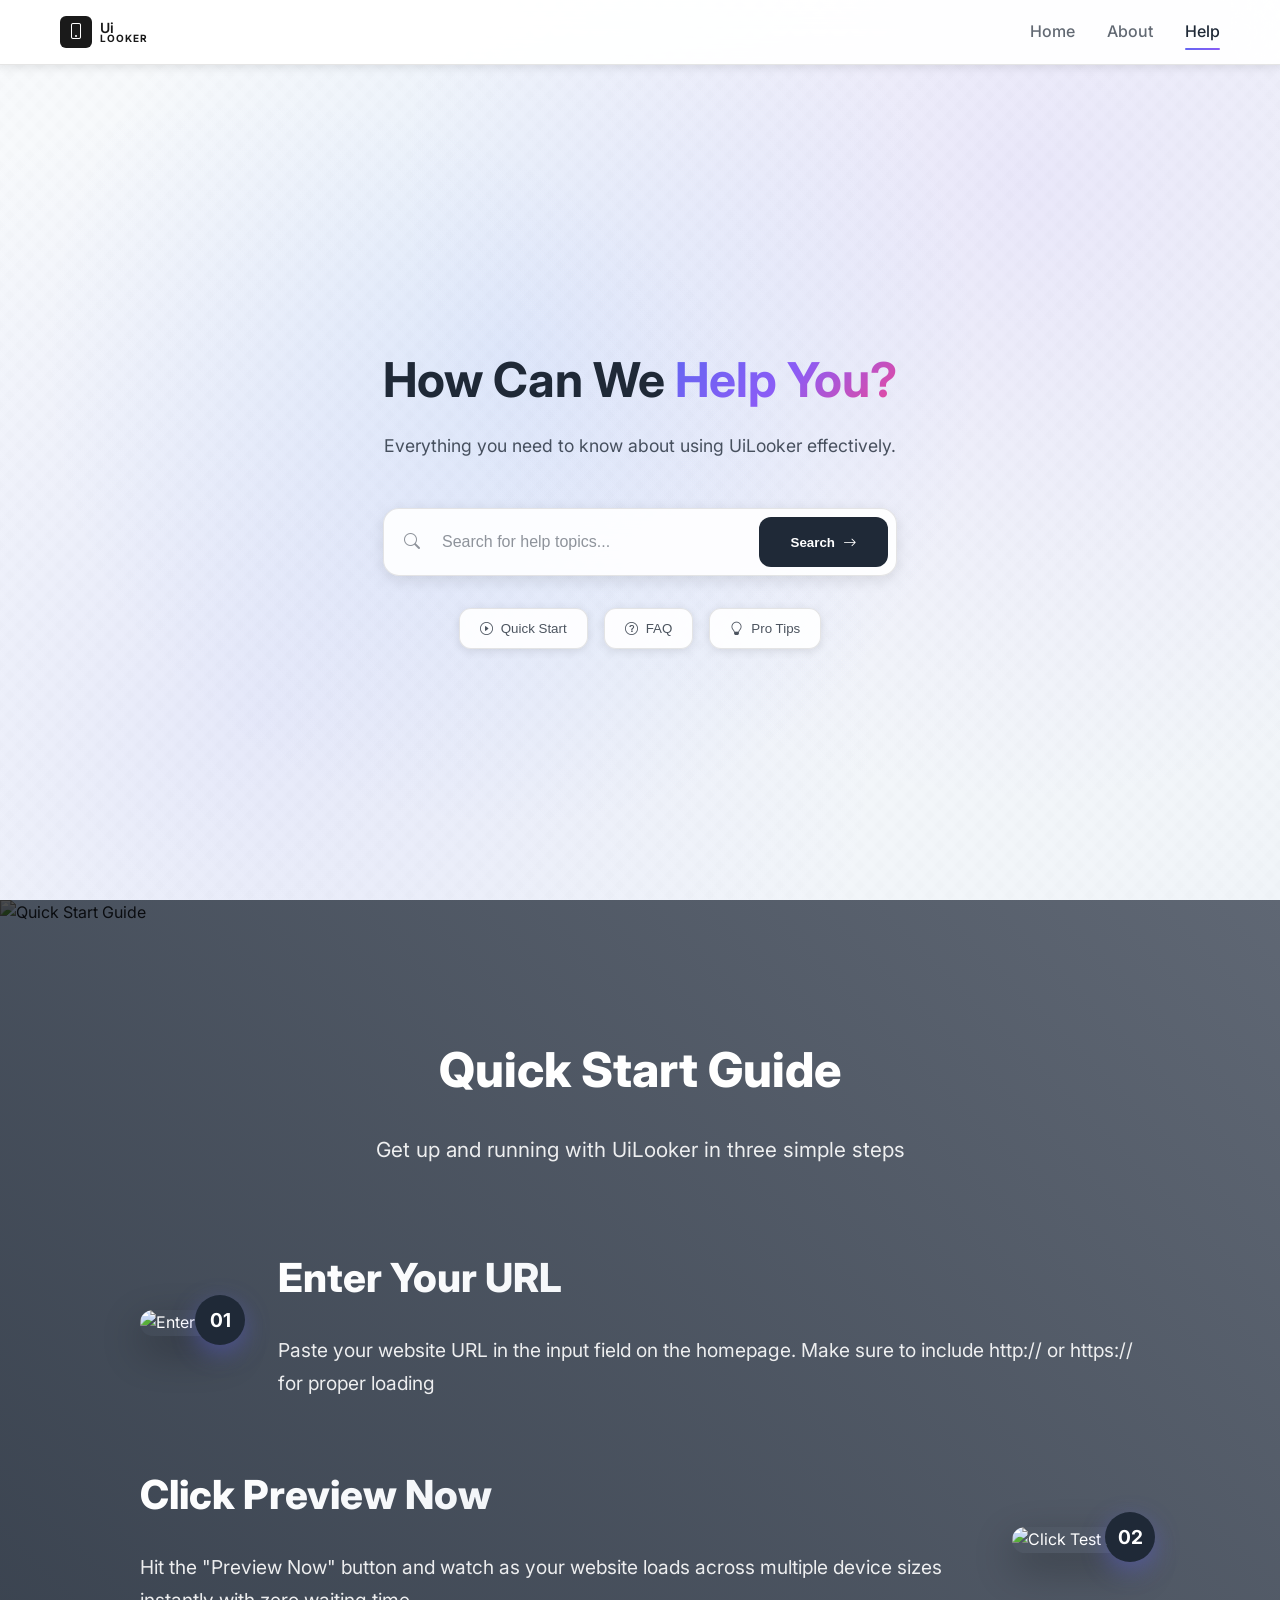
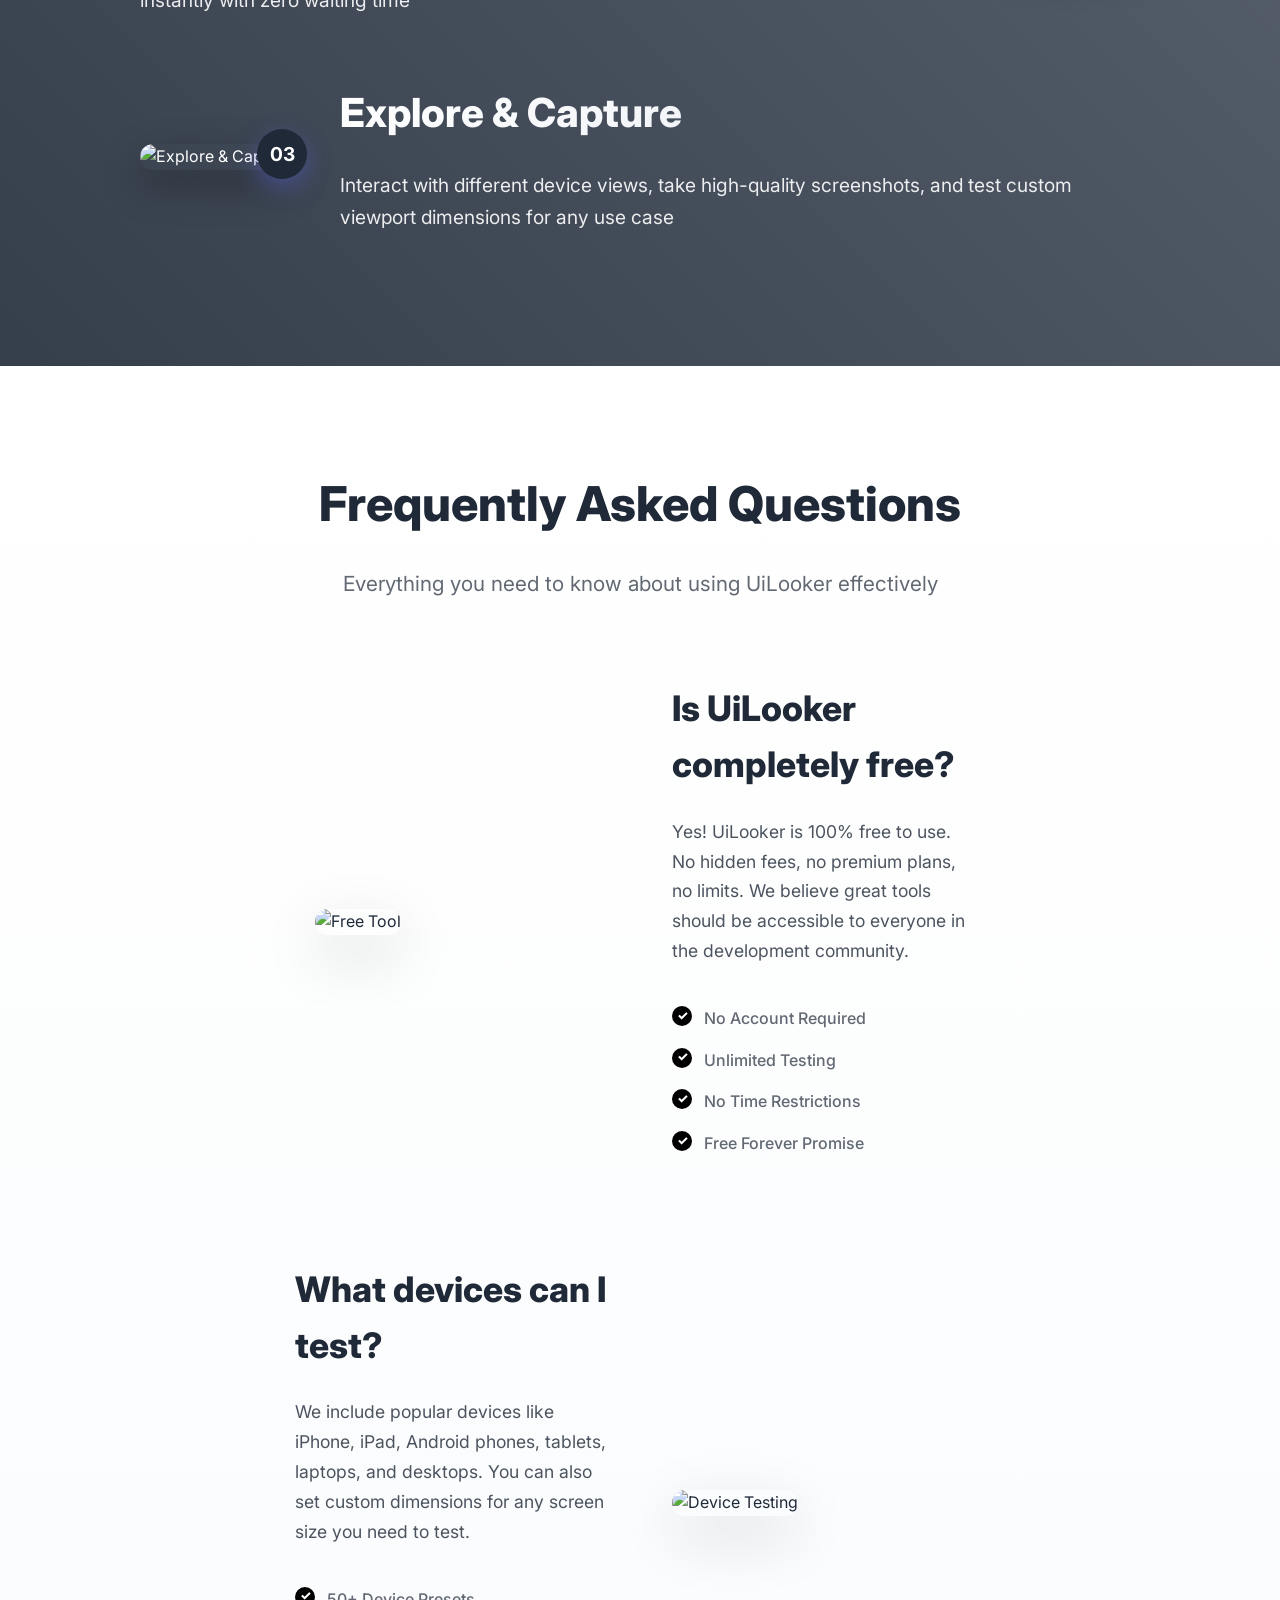
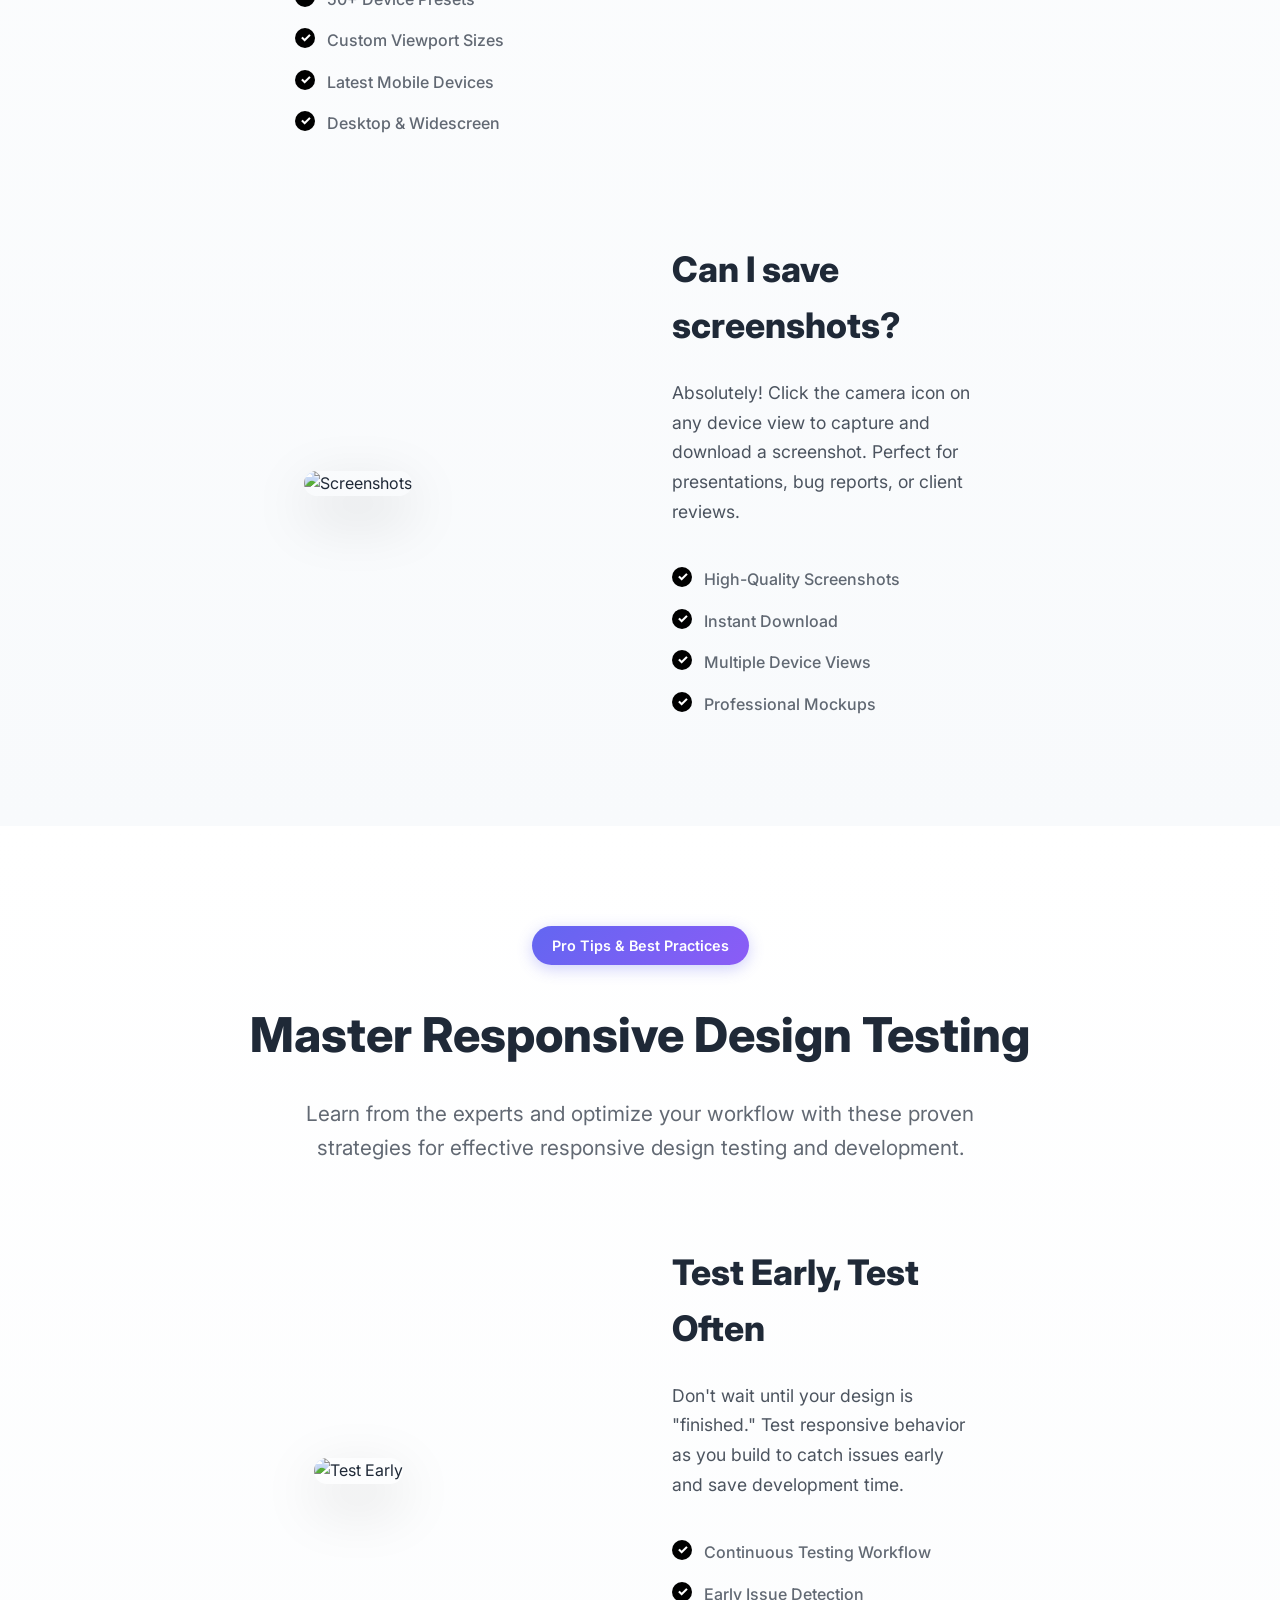
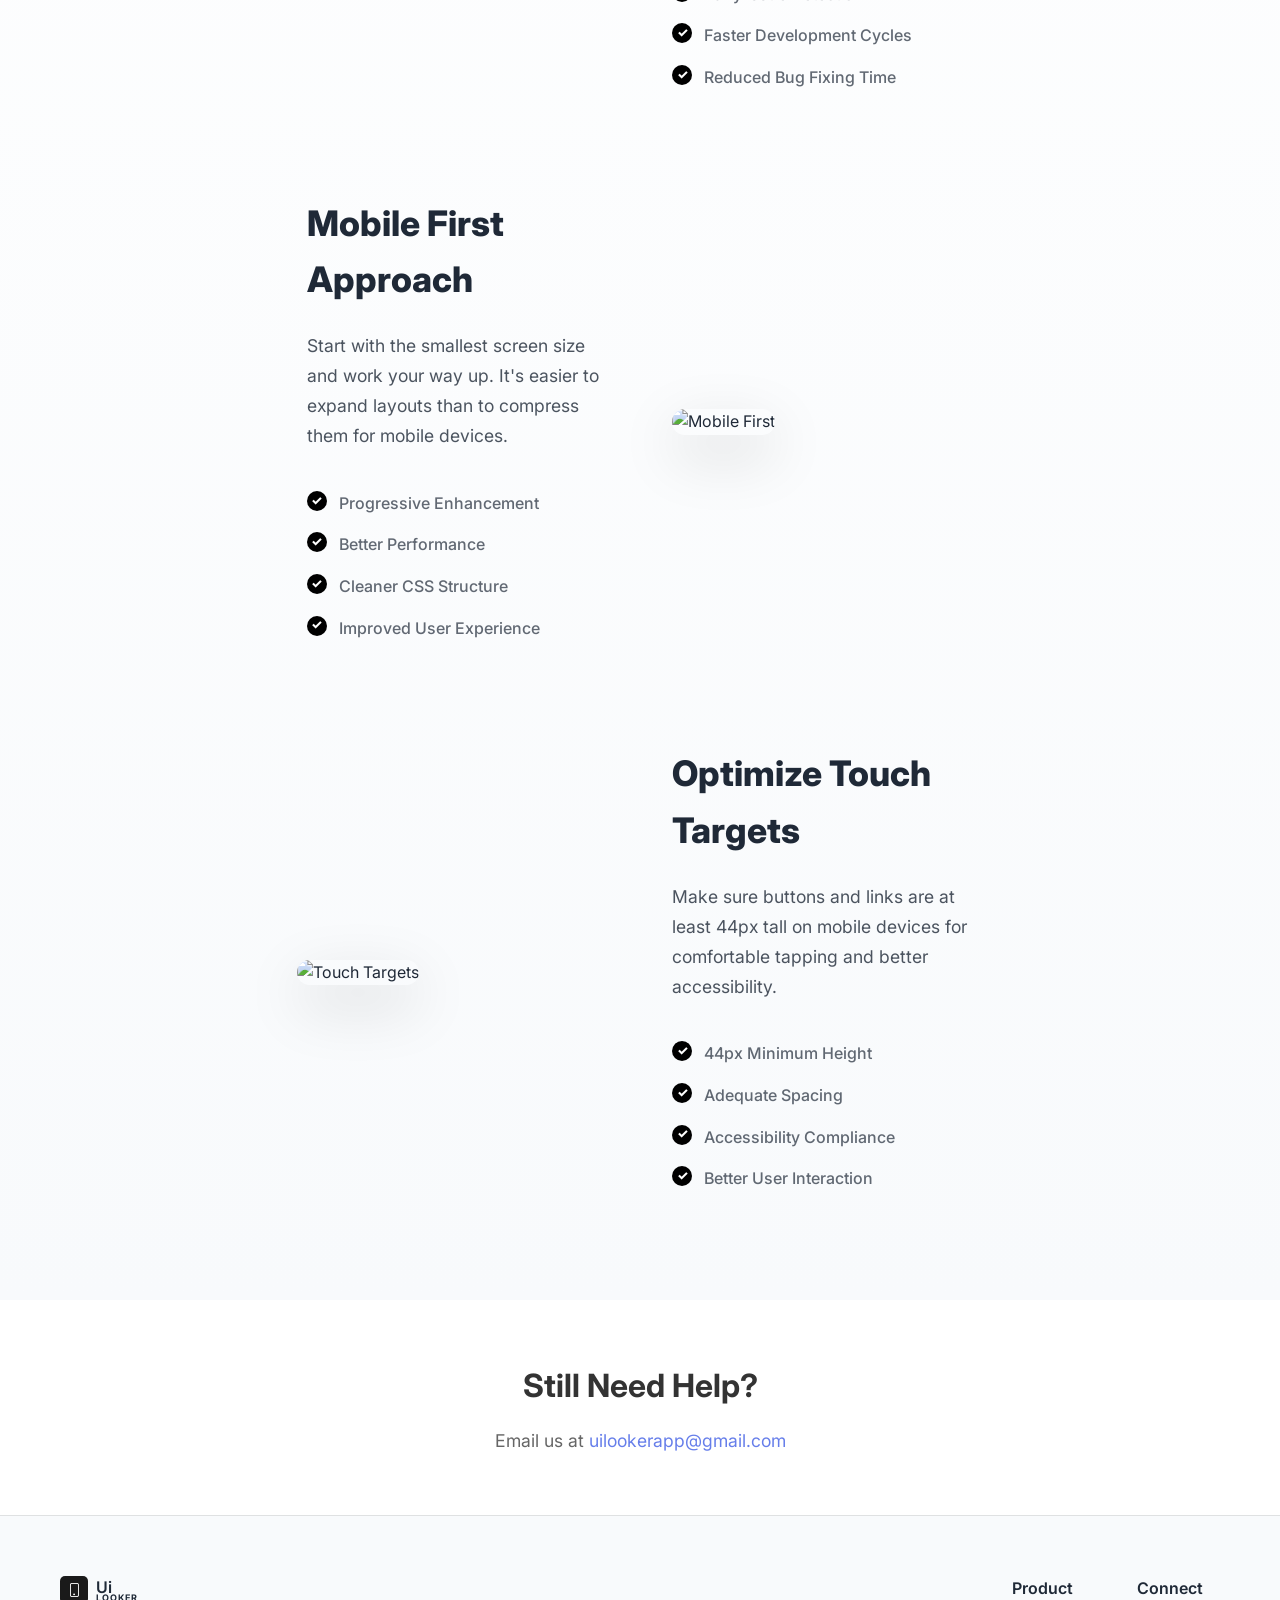
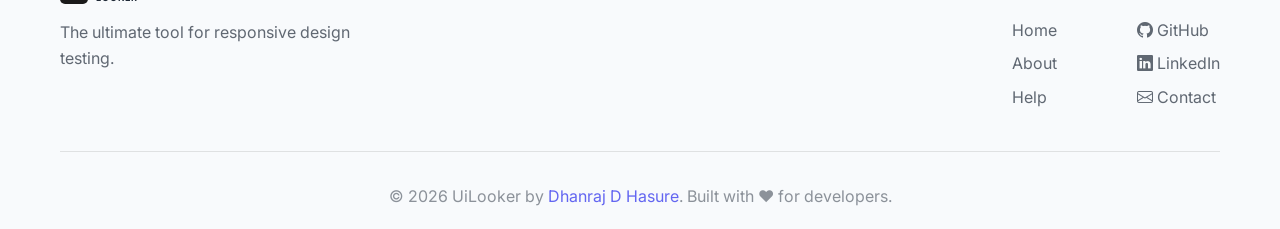
==== commit 9753e409: "Revise help.html with updated content and layout Updated the help.html file with new content and str" ====
--- a/help.html
+++ b/help.html
@@ -296,7 +296,7 @@
     <section class="contact" style="padding: 60px 0; text-align: center; background: white;">
         <div class="container">
             <h2 style="color: #333; font-size: 2rem; margin-bottom: 1rem;">Still Need Help?</h2>
-            <p style="color: #666; font-size: 1.1rem;">Email us at <a href="mailto:sqlus@gmail.com" style="color: #667eea; text-decoration: none;">sqlus@gmail.com</a></p>
+            <p style="color: #666; font-size: 1.1rem;">Email us at <a href="mailto:uilookerapp@gmail.com" style="color: #667eea; text-decoration: none;">uilookerapp@gmail.com</a></p>
         </div>
     </section>
 
@@ -327,7 +327,7 @@
                         <h4>Connect</h4>
                         <a href="https://github.com/dhanrajdhasure7143" target="_blank" rel="noopener noreferrer"><i class="bi bi-github"></i> GitHub</a>
                         <a href="https://linkedin.com/in/dhanraj-d-hasure" target="_blank" rel="noopener noreferrer"><i class="bi bi-linkedin"></i> LinkedIn</a>
-                        <a href="mailto:sqlus@gmail.com"><i class="bi bi-envelope"></i> Contact</a>
+                        <a href="mailto:uilookerapp@gmail.com"><i class="bi bi-envelope"></i> Contact</a>
                     </div>
                 </div>
             </div>
@@ -340,4 +340,5 @@
     <script src="js/main.js"></script>
     <script src="js/help.js"></script>
 </body>
-</html>+
+</html>
